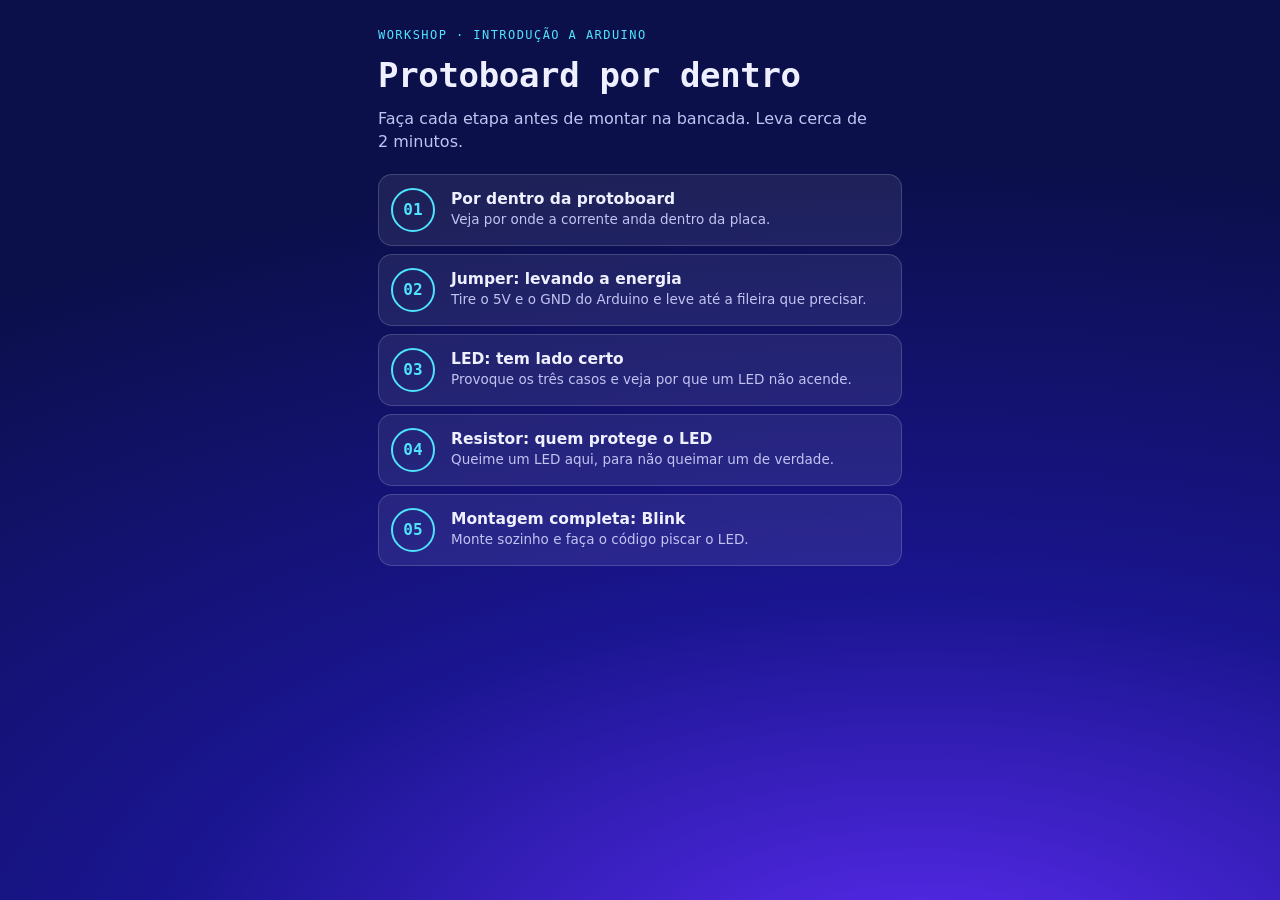
==== index.html @ 10998c45 "Publica a aula de protoboard do minicurso de Arduino Site para o celular do aluno, com 5 mini-etapas" ====
<!DOCTYPE html>
<html lang="pt-BR">
<head>
  <meta charset="utf-8">
  <title>Protoboard por dentro</title>
  <meta name="viewport" content="width=device-width, initial-scale=1, viewport-fit=cover">
  <meta name="theme-color" content="#0b0f4a">
  <meta name="description" content="Mini-etapas interativas do Workshop de Arduino: entenda a protoboard antes de montar na bancada.">
  <link rel="stylesheet" href="estilo.css">
</head>
<body>

  <!-- Lista de etapas: aparece quando o endereço não aponta para uma etapa -->
  <main id="menu" class="pagina" hidden>
    <p class="sobretitulo">Workshop · Introdução a Arduino</p>
    <h1>Protoboard por dentro</h1>
    <p class="chamada">Faça cada etapa antes de montar na bancada. Leva cerca de 2 minutos.</p>
    <ol id="listaEtapas" class="lista-etapas"></ol>
  </main>

  <!-- Etapa em andamento -->
  <div id="app" class="app" hidden>
    <header class="topo">
      <a class="voltar" href="#inicio" aria-label="Ver todas as etapas">
        <svg viewBox="0 0 24 24" width="20" height="20" aria-hidden="true"><path d="M15 5l-7 7 7 7" fill="none" stroke="currentColor" stroke-width="2.4" stroke-linecap="round" stroke-linejoin="round"/></svg>
      </a>
      <div class="topo-titulo">
        <span id="numeroEtapa" class="numero-etapa"></span>
        <h1 id="tituloEtapa"></h1>
      </div>
      <button id="btRaiox" class="bt-raiox" type="button" aria-pressed="false">Raio-X</button>
    </header>

    <section class="guia" aria-live="polite">
      <p id="texto"></p>
      <ul id="metas" class="metas"></ul>
      <code id="linhaCodigo" class="linha-codigo" hidden></code>
    </section>

    <section class="palco">
      <svg id="placa" role="img" aria-label="Protoboard interativa"></svg>
      <div id="lente" class="lente" hidden>
        <svg id="lenteSvg"><use href="#cena"></use></svg>
        <span class="lente-mira"></span>
      </div>
      <div id="aviso" class="aviso" role="status" hidden></div>
    </section>

    <footer class="acoes">
      <p id="dica" class="dica"></p>
      <div id="bandeja" class="bandeja"></div>
    </footer>
  </div>

  <!-- Fim da etapa: leva do celular para a bancada -->
  <main id="bancada" class="pagina" hidden>
    <p class="sobretitulo" id="bancadaEtapa"></p>
    <h1 id="bancadaTitulo"></h1>
    <div id="bancadaMontagem" class="sua-montagem" hidden>
      <h2>A montagem que você fez</h2>
      <ul id="bancadaPecas"></ul>
    </div>
    <ol id="bancadaItens" class="passos"></ol>
    <div class="botoes">
      <button id="btProxima" class="bt-principal" type="button"></button>
      <button id="btRefazer" class="bt-secundario" type="button">Refazer esta etapa</button>
    </div>
  </main>

  <!-- Aula no datashow: slide da apresentação ocupando a tela toda -->
  <main id="aulaSlide" class="aula-slide" hidden>
    <img id="aulaSlideImagem" alt="">
    <p id="aulaSlideDica" class="aula-slide-dica">→ avança · ← volta · F tela cheia</p>
  </main>

  <!-- Aula no datashow: telas cheias entre as demonstrações -->
  <main id="aulaTela" class="aula-tela" hidden>
    <div class="aula-conteudo">
      <div class="aula-texto">
        <p class="sobretitulo" id="aulaSobre"></p>
        <h1 id="aulaTitulo"></h1>
        <p id="aulaApoio" class="chamada"></p>
        <ol id="aulaItens" class="passos"></ol>
      </div>
      <div id="aulaQrCaixa" class="aula-qr">
        <canvas id="aulaQr"></canvas>
        <p id="aulaEndereco"></p>
      </div>
    </div>
    <div id="aulaControles" class="aula-controles"></div>
  </main>

  <script src="circuito.js"></script>
  <script src="etapas.js"></script>
  <script src="roteiro.js"></script>
  <script src="app.js"></script>
</body>
</html>
---- estilo.css ----
:root {
  /* Mesmo mundo dos slides do workshop: azul-noite, violeta e ciano.
     Layout: uma tela só, sem rolagem, com a protoboard como única peça clara. */
  --noite: #0b0f4a;
  --anil: #1a1590;
  --violeta: #5a2bf0;
  --ciano: #4fe3ff;
  --texto: #eef0ff;
  --texto-suave: #c0c4f2;
  --vidro: rgba(255, 255, 255, 0.08);
  --vidro-borda: rgba(255, 255, 255, 0.16);
  --bom: #3ddc97;
  --alerta: #ffc24b;
  --erro: #ff7b72;

  --plastico: #f5f1e6;
  --plastico-sombra: #ddd6c6;
  --tinta: #6a6452;
  --metal: #c6d0dc;

  --fonte-titulo: ui-monospace, "Cascadia Mono", "SF Mono", "Roboto Mono", Menlo, Consolas, monospace;
  --fonte-texto: system-ui, -apple-system, "Segoe UI", Roboto, "Helvetica Neue", Arial, sans-serif;

  color-scheme: dark;
}

* { box-sizing: border-box; }
[hidden] { display: none !important; }

html, body { height: 100%; margin: 0; }

body {
  background: radial-gradient(130% 90% at 72% 108%, var(--violeta) 0%, var(--anil) 46%, var(--noite) 100%) fixed var(--noite);
  color: var(--texto);
  font: 15px/1.42 var(--fonte-texto);
  overscroll-behavior: none;
  -webkit-text-size-adjust: 100%;
  -webkit-tap-highlight-color: transparent;
}

h1, h2, p, ol, ul { margin: 0; padding: 0; }
button, a { font: inherit; color: inherit; touch-action: manipulation; }
:focus-visible { outline: 2px solid var(--ciano); outline-offset: 2px; }

/* ---------- Tela da etapa ---------- */

.app {
  height: 100%;
  display: flex;
  flex-direction: column;
  gap: 8px;
  padding:
    calc(env(safe-area-inset-top) + 8px)
    calc(env(safe-area-inset-right) + 10px)
    calc(env(safe-area-inset-bottom) + 10px)
    calc(env(safe-area-inset-left) + 10px);
  overflow: hidden;
  user-select: none;
  -webkit-user-select: none;
  -webkit-touch-callout: none;
}

.topo { display: flex; align-items: center; gap: 8px; flex: none; }

.voltar {
  flex: none;
  width: 36px;
  height: 36px;
  display: grid;
  place-items: center;
  border-radius: 10px;
  background: var(--vidro);
  text-decoration: none;
}

.topo-titulo { flex: 1; min-width: 0; }
.topo-titulo h1 {
  font: 600 15px/1.2 var(--fonte-texto);
  white-space: nowrap;
  overflow: hidden;
  text-overflow: ellipsis;
}
.numero-etapa {
  display: block;
  font: 500 11px/1.3 var(--fonte-titulo);
  letter-spacing: 0.12em;
  text-transform: uppercase;
  color: var(--ciano);
}

.bt-raiox {
  flex: none;
  height: 36px;
  padding: 0 12px;
  border-radius: 10px;
  border: 1px solid var(--vidro-borda);
  background: var(--vidro);
  font: 600 12px var(--fonte-titulo);
  letter-spacing: 0.04em;
  cursor: pointer;
}
.bt-raiox[aria-pressed="true"] {
  background: var(--ciano);
  border-color: var(--ciano);
  color: var(--noite);
}

.guia {
  flex: none;
  display: flex;
  flex-direction: column;
  gap: 6px;
  padding: 9px 11px;
  border-radius: 12px;
  background: var(--vidro);
  border: 1px solid var(--vidro-borda);
}
.guia p { font-size: 14.5px; line-height: 1.36; text-wrap: pretty; }

.metas { display: flex; flex-wrap: wrap; gap: 5px; list-style: none; }
.metas li {
  display: flex;
  align-items: center;
  gap: 5px;
  padding: 2px 8px 2px 6px;
  border-radius: 999px;
  font-size: 12.5px;
  color: var(--texto-suave);
  background: rgba(255, 255, 255, 0.07);
}
.metas li::before {
  content: "";
  flex: none;
  width: 11px;
  height: 11px;
  border-radius: 50%;
  border: 1.5px solid currentColor;
}
.metas li.feita { color: var(--noite); background: var(--bom); font-weight: 600; }
.metas li.feita::before {
  border: 0;
  height: 7px;
  width: 11px;
  border-radius: 0;
  background: none;
  border-left: 2px solid var(--noite);
  border-bottom: 2px solid var(--noite);
  transform: rotate(-45deg) translate(1px, -1px);
}
.metas.passos-curtos li { padding: 0; width: 26px; height: 5px; background: rgba(255, 255, 255, 0.18); }
.metas.passos-curtos li::before { display: none; }
.metas.passos-curtos li.feita { background: var(--bom); }
.metas.passos-curtos li.atual { background: var(--ciano); }

.linha-codigo {
  font: 12.5px var(--fonte-titulo);
  color: var(--ciano);
}

.palco {
  position: relative;
  flex: 1 1 0;
  min-height: 0;
  display: flex;
  align-items: center;
  justify-content: center;
}

#placa {
  width: 100%;
  height: 100%;
  touch-action: none;
  cursor: pointer;
}

.acoes { flex: none; display: flex; flex-direction: column; gap: 6px; }

.dica {
  min-height: 20px;
  font-size: 13.5px;
  line-height: 20px;
  text-align: center;
  color: var(--texto-suave);
  white-space: nowrap;
  overflow: hidden;
  text-overflow: ellipsis;
}
.dica.forte { color: var(--ciano); font-weight: 600; }
.dica.problema { color: var(--alerta); }

.bandeja { display: flex; gap: 6px; min-height: 58px; }

.peca {
  flex: 1 1 0;
  min-width: 0;
  display: flex;
  flex-direction: column;
  align-items: center;
  justify-content: center;
  gap: 2px;
  padding: 4px 2px;
  border-radius: 12px;
  border: 1px solid var(--vidro-borda);
  background: var(--vidro);
  font-size: 12px;
  line-height: 1.15;
  touch-action: none;
  cursor: grab;
}
.peca svg { width: 40px; height: 24px; }
.peca.ativa { border-color: var(--ciano); background: rgba(79, 227, 255, 0.18); box-shadow: 0 0 0 1px var(--ciano); }
.peca.colocada { opacity: 0.62; }
.peca.convite { animation: convidar 1.6s ease-in-out infinite; }

@keyframes convidar {
  0%, 100% { box-shadow: 0 0 0 0 rgba(79, 227, 255, 0); }
  50% { box-shadow: 0 0 0 3px rgba(79, 227, 255, 0.55); }
}

.bt-principal, .bt-secundario, .bt-resposta {
  min-height: 48px;
  padding: 10px 16px;
  border-radius: 12px;
  border: 0;
  font-weight: 700;
  font-size: 15.5px;
  cursor: pointer;
}
.bandeja > .bt-principal, .bandeja > .bt-resposta { flex: 1; }
.bandeja > .bt-secundario { flex: 0 0 auto; min-width: 104px; margin: 0 auto; }
.bandeja > .bt-secundario + .bt-principal { margin-left: 0; }
.bt-principal { background: var(--ciano); color: var(--noite); }
.bt-secundario { background: var(--vidro); color: var(--texto); border: 1px solid var(--vidro-borda); }
.bt-resposta { background: var(--vidro); color: var(--texto); border: 1px solid var(--vidro-borda); min-height: 58px; font-size: 17px; }

/* A legenda da animação reserva 3 linhas para a placa não pular entre os quadros */
.cena-animacao .guia p { font-size: 16.5px; line-height: 1.34; min-height: calc(3 * 1.34em); }
.cena-animacao #placa { cursor: default; }

/* Avisos ficam sobre a parte de baixo da placa, para a tela não pular.
   Não bloqueiam o toque: o aluno pode continuar mexendo. */
.aviso {
  position: absolute;
  left: 2px;
  right: 2px;
  bottom: 2px;
  z-index: 3;
  padding: 9px 11px;
  border-radius: 11px;
  font-size: 14px;
  line-height: 1.34;
  font-weight: 500;
  color: var(--noite);
  background: var(--texto);
  box-shadow: 0 6px 18px rgba(4, 6, 40, 0.5);
  pointer-events: none;
  text-wrap: pretty;
  animation: subir 0.18s ease-out;
}
.aviso.bom { background: var(--bom); }
.aviso.alerta { background: var(--alerta); }
.aviso.erro { background: var(--erro); }

@keyframes subir {
  from { transform: translateY(8px); opacity: 0; }
  to { transform: none; opacity: 1; }
}

.lente {
  position: absolute;
  left: 0;
  top: 0;
  z-index: 4;
  width: 118px;
  height: 118px;
  border-radius: 50%;
  overflow: hidden;
  border: 3px solid var(--ciano);
  background: var(--plastico);
  box-shadow: 0 8px 22px rgba(4, 6, 40, 0.55);
  pointer-events: none;
}
.lente.invalida { border-color: var(--erro); }
.lente svg { display: block; width: 100%; height: 100%; }
.lente-mira {
  position: absolute;
  left: 50%;
  top: 50%;
  width: 30px;
  height: 30px;
  margin: -15px 0 0 -15px;
  border-radius: 50%;
  border: 2px solid var(--ciano);
  box-shadow: 0 0 0 1px rgba(11, 15, 74, 0.55);
}
.lente.invalida .lente-mira { border-color: var(--erro); }

/* ---------- Desenho da protoboard (SVG) ---------- */

.plastico { fill: var(--plastico); transition: fill 0.25s; }
.canaleta { fill: var(--plastico-sombra); transition: fill 0.25s; }
.furo { fill: #3a362c; transition: fill 0.25s; }
.rotulo {
  fill: var(--tinta);
  font: 600 10px var(--fonte-titulo);
  text-anchor: middle;
  dominant-baseline: central;
  transition: fill 0.25s;
}
.rotulo.sinal { font-size: 14px; font-weight: 700; }
.linha-mais { stroke: #d6322b; stroke-width: 2; }
.linha-menos { stroke: #2b62d6; stroke-width: 2; }

.tira { fill: var(--metal); opacity: 0; transition: opacity 0.4s, fill 0.3s; }
.tira.marcada { opacity: 1; fill: var(--ciano); }
.tira.errada { opacity: 1; fill: var(--erro); }

.raiox .plastico { fill: #10174f; }
.raiox .canaleta { fill: #070b33; }
.raiox .furo { fill: #0a0e3a; }
.raiox .rotulo { fill: #aeb4ee; }
.raiox .tira { opacity: 1; }
.raiox .tira.v5 { fill: #ff8176; }
.raiox .tira.v0 { fill: #79b0ff; }
.raiox .tira.vm { fill: var(--alerta); }
.raiox .tira.marcada { fill: var(--ciano); }

/* Na animação, o que não está em cena fica apagado */
.raiox.foco .tira { opacity: 0.26; }
.raiox.foco .tira.marcada { opacity: 1; }

.canaleta.cortada { animation: cortar 1.3s ease-in-out infinite; }

@keyframes cortar {
  50% { fill: var(--erro); }
}

.seta { fill: #ffe94a; stroke: var(--noite); stroke-width: 1.2; }
.pilula { fill: var(--noite); stroke: #ffe94a; stroke-width: 1; }
.pilula-texto {
  fill: #fff;
  font: 700 11px var(--fonte-titulo);
  text-anchor: middle;
  dominant-baseline: central;
}

.pcb { fill: #00797f; }
.pcb-nome {
  fill: rgba(255, 255, 255, 0.6);
  font: 700 12px var(--fonte-titulo);
  letter-spacing: 0.14em;
  text-anchor: middle;
  dominant-baseline: central;
}
.pcb-pino {
  fill: #fff;
  font: 700 12px var(--fonte-titulo);
  text-anchor: middle;
  dominant-baseline: central;
}
.conector { fill: #16181f; }
.soquete { fill: #5c6270; }
.led-l { fill: #4b4310; transition: fill 0.08s; }
.led-l.acesa { fill: #ffe14d; }

.fio-contorno { fill: none; stroke: rgba(255, 255, 255, 0.55); stroke-width: 6.4; stroke-linecap: round; }
.fio { fill: none; stroke-width: 4.4; stroke-linecap: round; }
.ponta { stroke-width: 6.5; stroke-linecap: butt; stroke: #14161c; }
.perna { stroke: #9aa3ad; stroke-width: 2.4; stroke-linecap: round; fill: none; }
.perna-ponto { fill: #8a939d; stroke: #fff; stroke-width: 1; }
.corpo-resistor { fill: #e4c291; stroke: #a98453; stroke-width: 0.8; }
.sinal-led { fill: #fff; stroke: #33302a; stroke-width: 1; }
.sinal-led-texto {
  fill: #1a1a1a;
  font: 700 11px var(--fonte-titulo);
  text-anchor: middle;
  dominant-baseline: central;
}
.cupula { stroke: #8f1420; stroke-width: 1; fill: #c81e2d; }
.led.aceso .cupula { fill: #ff4b4b; stroke: #ffd3c9; }
.led.queimado .cupula { fill: #3c2c2c; stroke: #1c1414; }
.led.queimado .sinal-led { opacity: 0.5; }
.fumaca circle { fill: #6d6d78; opacity: 0; animation: fumaca 1.5s ease-out forwards; }
.fumaca circle:nth-child(2) { animation-delay: 0.14s; }
.fumaca circle:nth-child(3) { animation-delay: 0.28s; }

@keyframes fumaca {
  0% { opacity: 0.85; transform: translateY(0) scale(0.6); }
  100% { opacity: 0; transform: translateY(-38px) scale(1.9); }
}

.solta { animation: piscar-solta 1s ease-in-out infinite; }

@keyframes piscar-solta {
  0%, 100% { opacity: 1; }
  50% { opacity: 0.45; }
}

.corrente-fundo, .corrente {
  fill: none;
  stroke-linecap: round;
  stroke-linejoin: round;
  stroke-dasharray: 0 15;
  animation: fluir 0.75s linear infinite;
  pointer-events: none;
}
.corrente-fundo { stroke: var(--noite); stroke-width: 7; }
.corrente { stroke: #ffe94a; stroke-width: 4.6; }

@keyframes fluir {
  to { stroke-dashoffset: -15; }
}

.marca { fill: none; stroke: #ff2bd6; stroke-width: 2.6; }
.alvo { fill: none; stroke: var(--ciano); stroke-width: 2.6; }
.alvo.invalido { stroke: var(--erro); }

/* ---------- Páginas de texto (lista de etapas e bancada) ---------- */

.pagina {
  min-height: 100%;
  max-width: 560px;
  margin: 0 auto;
  display: flex;
  flex-direction: column;
  gap: 14px;
  padding:
    calc(env(safe-area-inset-top) + 28px)
    calc(env(safe-area-inset-right) + 18px)
    calc(env(safe-area-inset-bottom) + 24px)
    calc(env(safe-area-inset-left) + 18px);
}

.pagina h1 {
  font: 700 clamp(26px, 8vw, 34px)/1.12 var(--fonte-titulo);
  letter-spacing: -0.01em;
  text-wrap: balance;
}
.pagina h2 { font: 600 15px var(--fonte-texto); color: var(--ciano); }

.sobretitulo {
  font: 500 12px var(--fonte-titulo);
  letter-spacing: 0.12em;
  text-transform: uppercase;
  color: var(--ciano);
}

.chamada { font-size: 16px; color: var(--texto-suave); text-wrap: pretty; }

.lista-etapas { display: flex; flex-direction: column; gap: 8px; list-style: none; margin-top: 6px; }

.cartao-etapa {
  display: grid;
  grid-template-columns: 48px 1fr auto;
  gap: 12px;
  align-items: center;
  min-height: 72px;
  padding: 10px 12px;
  border-radius: 14px;
  background: var(--vidro);
  border: 1px solid var(--vidro-borda);
  text-decoration: none;
}
.cartao-etapa strong { display: block; font-size: 15.5px; line-height: 1.25; }
.cartao-etapa span.resumo { display: block; font-size: 13.5px; line-height: 1.3; color: var(--texto-suave); margin-top: 2px; }
.cartao-etapa .aro {
  width: 44px;
  height: 44px;
  display: grid;
  place-items: center;
  border-radius: 50%;
  border: 2px solid var(--ciano);
  font: 600 16px var(--fonte-titulo);
  color: var(--ciano);
  font-variant-numeric: tabular-nums;
}
.cartao-etapa.concluida .aro { background: var(--bom); border-color: var(--bom); color: var(--noite); }
.cartao-etapa .feito { font-size: 12px; color: var(--bom); font-weight: 600; }

.passos { display: flex; flex-direction: column; gap: 10px; list-style: none; counter-reset: passo; }
.passos li {
  counter-increment: passo;
  display: grid;
  grid-template-columns: 30px 1fr;
  gap: 10px;
  font-size: 16px;
  line-height: 1.38;
  text-wrap: pretty;
}
.passos li::before {
  content: counter(passo);
  width: 30px;
  height: 30px;
  display: grid;
  place-items: center;
  border-radius: 50%;
  border: 2px solid var(--ciano);
  color: var(--ciano);
  font: 600 14px var(--fonte-titulo);
}

.sua-montagem {
  display: flex;
  flex-direction: column;
  gap: 8px;
  padding: 12px 14px;
  border-radius: 14px;
  background: var(--vidro);
  border: 1px solid var(--vidro-borda);
}
.sua-montagem ul { display: flex; flex-direction: column; gap: 5px; list-style: none; }
.sua-montagem li { font-size: 15px; font-variant-numeric: tabular-nums; }

.botoes { display: flex; flex-direction: column; gap: 8px; margin-top: auto; padding-top: 8px; }

/* ---------- Telas baixas (celular pequeno com a barra do navegador aberta) ---------- */

@media (max-height: 640px) {
  .app {
    gap: 6px;
    padding-top: calc(env(safe-area-inset-top) + 6px);
    padding-bottom: calc(env(safe-area-inset-bottom) + 6px);
  }
  .voltar, .bt-raiox { height: 30px; }
  .voltar { width: 30px; }
  .numero-etapa { display: none; }
  .guia { padding: 6px 10px; gap: 4px; }
  .guia p { font-size: 14px; line-height: 1.3; }
  .dica { font-size: 13px; line-height: 18px; min-height: 18px; }
  .bandeja { min-height: 50px; }
  .peca { font-size: 11.5px; }
  .peca svg { width: 34px; height: 20px; }
  .bt-resposta { min-height: 50px; }
  .cena-animacao .guia p { font-size: 15px; }
}

/* ---------- Telas largas e celular deitado: guia ao lado da placa ---------- */

@media (min-width: 820px) and (min-aspect-ratio: 1/1), (orientation: landscape) and (max-height: 520px) {
  .app {
    display: grid;
    grid-template-columns: minmax(250px, 340px) 1fr;
    grid-template-rows: auto 1fr auto;
    gap: 10px 14px;
  }
  .topo { grid-column: 1; grid-row: 1; }
  .guia { grid-column: 1; grid-row: 2; align-self: start; }
  .acoes { grid-column: 1; grid-row: 3; }
  .palco { grid-column: 2; grid-row: 1 / 4; }
  .bandeja { flex-wrap: wrap; }
  .peca { flex: 1 1 30%; }
}

@media (orientation: landscape) and (max-height: 520px) {
  .guia p { font-size: 13.5px; }
  .topo-titulo h1 { font-size: 13.5px; }
}

/* ---------- Aula no datashow: letras para serem lidas do fundo da sala ---------- */

.modo-aula { overflow: hidden; }
.modo-aula .voltar { display: none; } /* na aula, um clique aqui recomeçaria tudo */

.aula-slide {
  position: relative;
  height: 100%;
  display: flex;
  align-items: center;
  justify-content: center;
  background: #000;
  cursor: pointer;
  user-select: none;
  -webkit-user-select: none;
}
.aula-slide img { display: block; max-width: 100%; max-height: 100%; }
.aula-slide-dica {
  position: absolute;
  bottom: 3vh;
  left: 50%;
  transform: translateX(-50%);
  padding: 6px 14px;
  border-radius: 999px;
  font-size: clamp(13px, 1.1vw, 20px);
  white-space: nowrap;
  background: rgba(11, 15, 74, 0.72);
  pointer-events: none;
}

.modo-aula .app {
  display: grid;
  grid-template-columns: minmax(340px, 34%) 1fr;
  grid-template-rows: auto 1fr auto;
  gap: 2vh 2.4vw;
  padding: 3vh 2.4vw;
}
.modo-aula .topo { grid-column: 1; grid-row: 1; }
.modo-aula .guia {
  grid-column: 1;
  grid-row: 2;
  align-self: center;
  gap: 2.4vh;
  padding: 0;
  background: none;
  border: 0;
}
.modo-aula .acoes { grid-column: 1; grid-row: 3; gap: 1.4vh; }
.modo-aula .palco { grid-column: 2; grid-row: 1 / 4; }

.modo-aula .topo-titulo h1 { font-size: clamp(17px, 1.7vw, 30px); white-space: normal; }
.modo-aula .numero-etapa { display: block; font-size: clamp(12px, 1.1vw, 20px); }
.modo-aula .guia p,
.modo-aula.modo-aula .cena-animacao .guia p {
  font-size: clamp(24px, 2.9vw, 52px);
  line-height: 1.24;
  min-height: 0;
}
.modo-aula .metas.passos-curtos li { width: 3.4vw; max-width: 60px; height: 7px; }
.modo-aula .linha-codigo { font-size: clamp(16px, 1.8vw, 32px); }
.modo-aula .aviso { font-size: clamp(17px, 1.6vw, 28px); }
.modo-aula .dica {
  font-size: clamp(12px, 1vw, 18px);
  line-height: 1.35;
  min-height: 0;
  text-align: left;
  white-space: normal;
}
.modo-aula .bandeja { min-height: 0; flex-wrap: wrap; }
.modo-aula .bandeja > .bt-secundario { margin: 0; min-width: 0; }
.modo-aula .bt-principal, .modo-aula .bt-secundario { font-size: clamp(14px, 1.2vw, 22px); }
.modo-aula button:disabled { opacity: 0.4; cursor: default; }

.aula-tela {
  height: 100%;
  display: flex;
  flex-direction: column;
  gap: 2vh;
  padding: 4vh 5vw;
}
.aula-conteudo { flex: 1; min-height: 0; display: flex; align-items: center; gap: 5vw; }
.aula-texto { flex: 1; min-width: 0; display: flex; flex-direction: column; gap: 2.6vh; }
.aula-tela .sobretitulo { font-size: clamp(14px, 1.4vw, 26px); }
.aula-tela h1 { font: 700 clamp(30px, 4vw, 76px)/1.1 var(--fonte-titulo); text-wrap: balance; }
.aula-tela .chamada { font-size: clamp(20px, 2.2vw, 40px); }
.aula-tela .passos { gap: 1.8vh; }
.aula-tela .passos:empty { display: none; }
.aula-tela .passos li {
  grid-template-columns: 2.6em 1fr;
  gap: 0.7em;
  font-size: clamp(17px, 1.9vw, 34px);
  line-height: 1.26;
}
.aula-tela .passos li::before { width: 2.1em; height: 2.1em; font-size: 0.8em; }
.aula-qr { flex: none; display: flex; flex-direction: column; align-items: center; gap: 1.4vh; max-width: 46vw; }
.aula-qr canvas { display: block; width: min(68vh, 44vw); height: min(68vh, 44vw); border-radius: 14px; }
.aula-qr p {
  font: 500 clamp(14px, 1.2vw, 22px) var(--fonte-titulo);
  color: var(--texto-suave);
  overflow-wrap: anywhere;
  text-align: center;
}
.aula-controles { flex: none; display: flex; gap: 10px; }
.aula-controles .bt-secundario, .aula-controles .bt-principal { min-height: 44px; }

@media (prefers-reduced-motion: reduce) {
  .peca.convite, .solta, .corrente-fundo, .corrente, .aviso, .canaleta.cortada { animation: none; }
  .fumaca circle { animation-duration: 0.01s; }
}
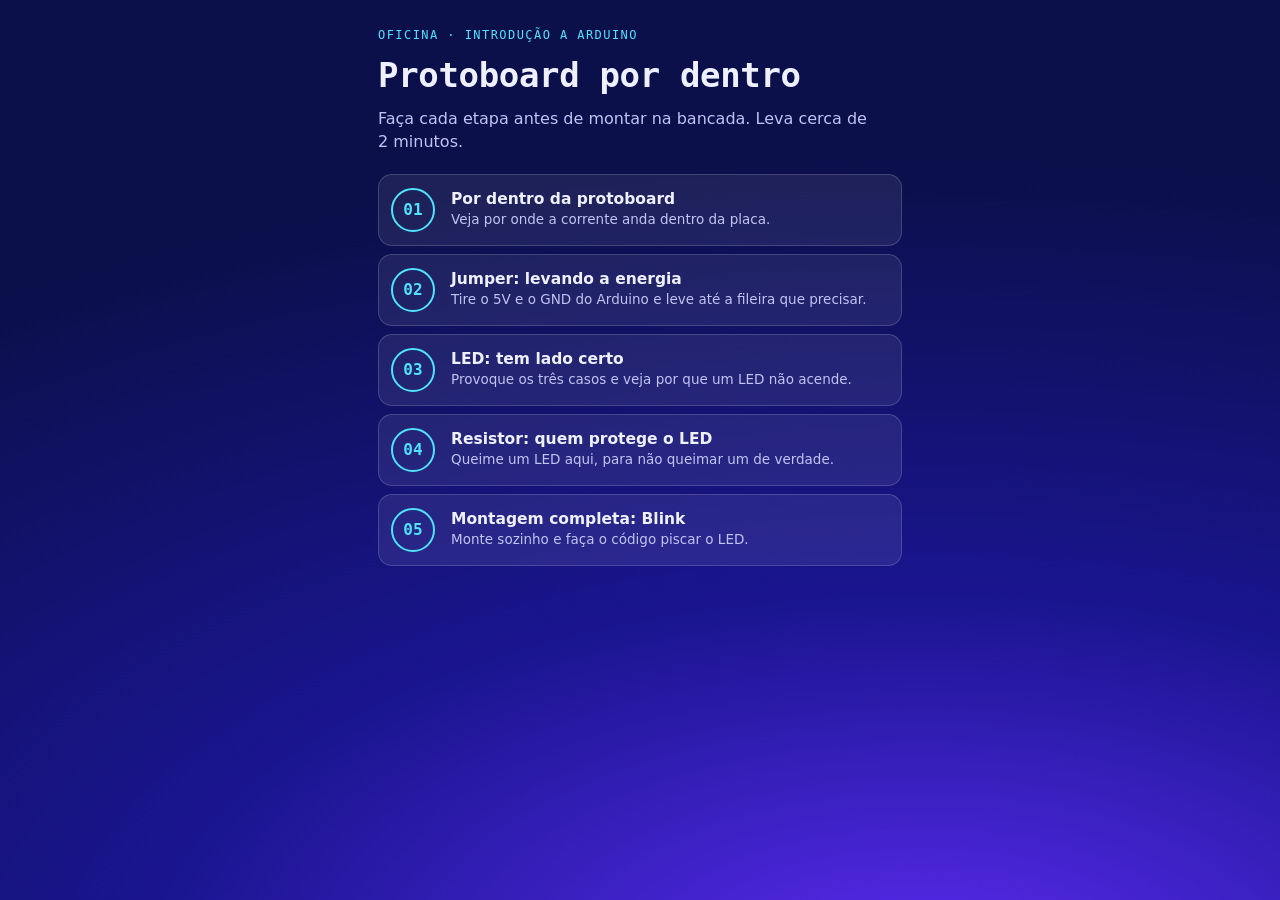
==== commit faf52dcf: "Traduz a apresentação para o português Os títulos em inglês e os textos dos slides passam para o por" ====
--- a/index.html
+++ b/index.html
@@ -5,14 +5,14 @@
   <title>Protoboard por dentro</title>
   <meta name="viewport" content="width=device-width, initial-scale=1, viewport-fit=cover">
   <meta name="theme-color" content="#0b0f4a">
-  <meta name="description" content="Mini-etapas interativas do Workshop de Arduino: entenda a protoboard antes de montar na bancada.">
+  <meta name="description" content="Mini-etapas interativas da Oficina de Arduino: entenda a protoboard antes de montar na bancada.">
   <link rel="stylesheet" href="estilo.css">
 </head>
 <body>
 
   <!-- Lista de etapas: aparece quando o endereço não aponta para uma etapa -->
   <main id="menu" class="pagina" hidden>
-    <p class="sobretitulo">Workshop · Introdução a Arduino</p>
+    <p class="sobretitulo">Oficina · Introdução a Arduino</p>
     <h1>Protoboard por dentro</h1>
     <p class="chamada">Faça cada etapa antes de montar na bancada. Leva cerca de 2 minutos.</p>
     <ol id="listaEtapas" class="lista-etapas"></ol>
